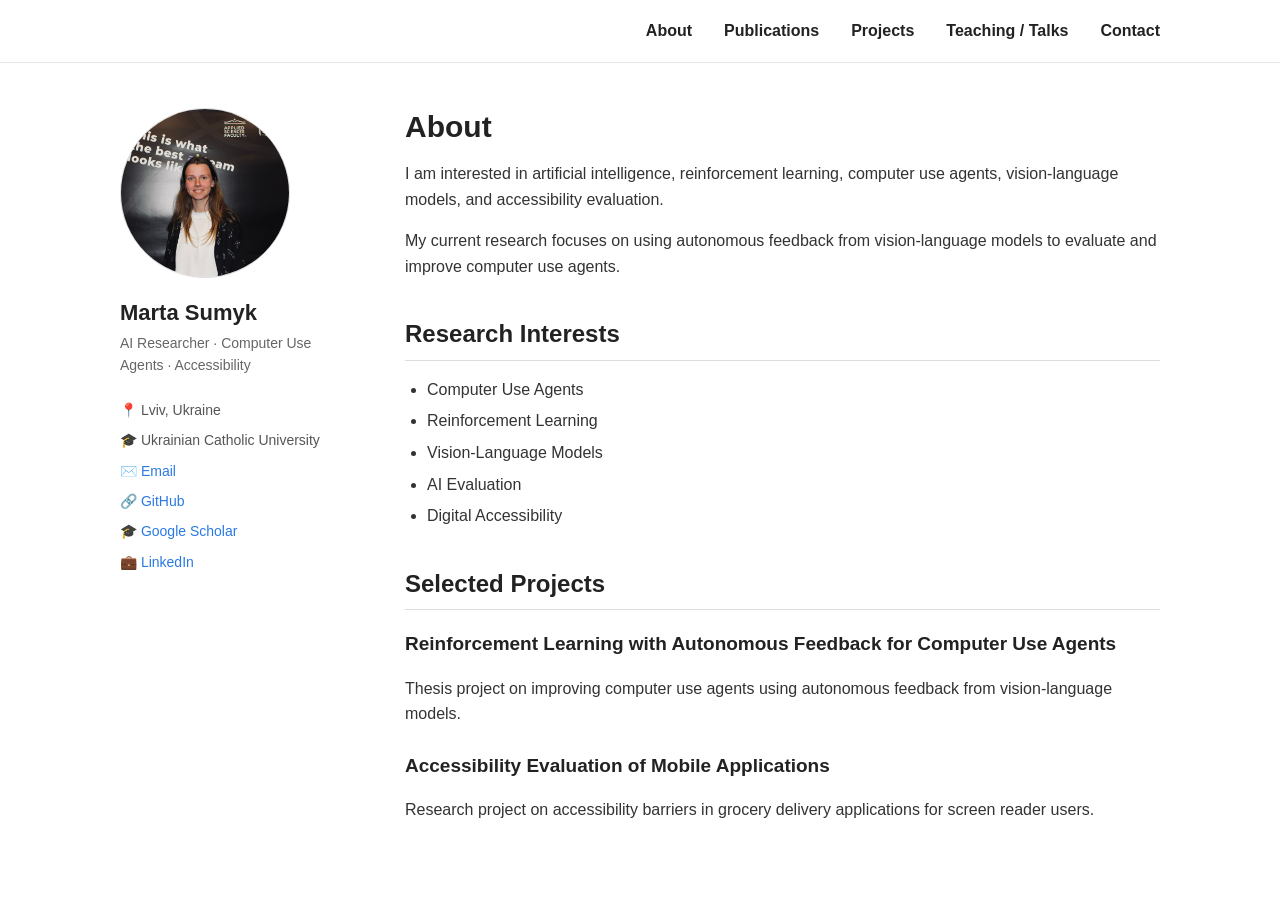
==== index.html @ e05e3b5d "Refined structure" ====
<!DOCTYPE html>
<html lang="en">
<head>
  <meta charset="UTF-8" />
  <meta name="viewport" content="width=device-width, initial-scale=1.0" />

  <title>Marta Sumyk</title>

  <link rel="stylesheet" href="style.css" />
</head>

<body>
  <nav class="top-nav">
    <div class="nav-inner">
      <a href="index.html">About</a>
      <a href="publications.html">Publications</a>
      <a href="projects.html">Projects</a>
      <a href="teaching.html">Teaching / Talks</a>
      <a href="contact.html">Contact</a>
    </div>
  </nav>

  <div class="page">
    <aside class="sidebar">
      <img src="assets/profile.jpg" alt="Marta Sumyk" class="profile-img" />

      <h2>Marta Sumyk</h2>

      <p class="sidebar-bio">
        AI Researcher · Computer Use Agents · Accessibility
      </p>

      <div class="sidebar-links">
        <p>📍 Lviv, Ukraine</p>
        <p>🎓 Ukrainian Catholic University</p>
        <p>✉️ <a href="mailto:your.email@example.com">Email</a></p>
        <p>🔗 <a href="https://github.com/martasumyk" target="_blank">GitHub</a></p>
        <p>🎓 <a href="#" target="_blank">Google Scholar</a></p>
        <p>💼 <a href="#" target="_blank">LinkedIn</a></p>
      </div>
    </aside>

    <main class="content">
      <h1>About</h1>

      <p>
        I am interested in artificial intelligence, reinforcement learning,
        computer use agents, vision-language models, and accessibility evaluation.
      </p>

      <p>
        My current research focuses on using autonomous feedback from
        vision-language models to evaluate and improve computer use agents.
      </p>

      <h2>Research Interests</h2>

      <ul>
        <li>Computer Use Agents</li>
        <li>Reinforcement Learning</li>
        <li>Vision-Language Models</li>
        <li>AI Evaluation</li>
        <li>Digital Accessibility</li>
      </ul>

      <h2>Selected Projects</h2>

      <div class="item">
        <h3>Reinforcement Learning with Autonomous Feedback for Computer Use Agents</h3>
        <p>
          Thesis project on improving computer use agents using autonomous feedback
          from vision-language models.
        </p>
      </div>

      <div class="item">
        <h3>Accessibility Evaluation of Mobile Applications</h3>
        <p>
          Research project on accessibility barriers in grocery delivery applications
          for screen reader users.
        </p>
      </div>
    </main>
  </div>
</body>
</html>
---- style.css ----
/* ===== Base ===== */

* {
  box-sizing: border-box;
}

body {
  margin: 0;
  font-family: -apple-system, BlinkMacSystemFont, "Segoe UI", Helvetica, Arial, sans-serif;
  color: #333;
  background: #fff;
  line-height: 1.6;
}

a {
  color: #2a7ae2;
  text-decoration: none;
}

a:hover {
  text-decoration: underline;
}

/* ===== Top navigation ===== */

.top-nav {
  width: 100%;
  border-bottom: 1px solid #e5e5e5;
  background: #fff;
}

.nav-inner {
  max-width: 1100px;
  margin: 0 auto;
  padding: 18px 30px;
  display: flex;
  justify-content: flex-end;
  gap: 32px;
}

.nav-inner a {
  color: #222;
  font-weight: 600;
  font-size: 16px;
}

/* ===== Page layout like Academic Pages ===== */

.page {
  max-width: 1100px;
  margin: 0 auto;
  padding: 45px 30px;
  display: grid;
  grid-template-columns: 230px minmax(0, 1fr);
  gap: 55px;
  align-items: start;
}

/* ===== Sidebar ===== */

.sidebar {
  width: 230px;
  text-align: left;
}

.sidebar .profile-img {
  width: 170px !important;
  height: 170px !important;
  max-width: 170px !important;
  border-radius: 50%;
  object-fit: cover;
  display: block;
  margin: 0 0 22px 0;
  border: 1px solid #ddd;
}

.sidebar h2 {
  margin: 0 0 6px 0;
  font-size: 22px;
  line-height: 1.2;
  color: #222;
}

.sidebar-bio {
  margin: 0 0 22px 0;
  font-size: 14px;
  color: #666;
}

.sidebar-links p {
  margin: 8px 0;
  font-size: 14px;
  color: #555;
}

/* ===== Main content ===== */

.content {
  max-width: 760px;
}

.content h1 {
  margin: 0 0 16px 0;
  font-size: 30px;
  line-height: 1.25;
  color: #222;
}

.content h2 {
  margin-top: 36px;
  margin-bottom: 14px;
  padding-bottom: 6px;
  font-size: 24px;
  border-bottom: 1px solid #ddd;
  color: #222;
}

.content h3 {
  margin-bottom: 6px;
  font-size: 19px;
  color: #222;
}

.content p {
  font-size: 16px;
  margin-bottom: 16px;
}

.lead {
  font-size: 17px;
  color: #555;
}

.content ul {
  padding-left: 22px;
}

.content li {
  margin-bottom: 6px;
  font-size: 16px;
}

.item {
  margin-bottom: 24px;
}

/* ===== Mobile ===== */

@media (max-width: 800px) {
  .nav-inner {
    justify-content: center;
    flex-wrap: wrap;
    gap: 16px;
  }

  .page {
    grid-template-columns: 1fr;
    gap: 30px;
    padding: 30px 20px;
  }

  .sidebar {
    width: 100%;
    text-align: center;
  }

  .sidebar .profile-img {
    margin: 0 auto 18px auto;
  }

  .content {
    max-width: 100%;
  }
}
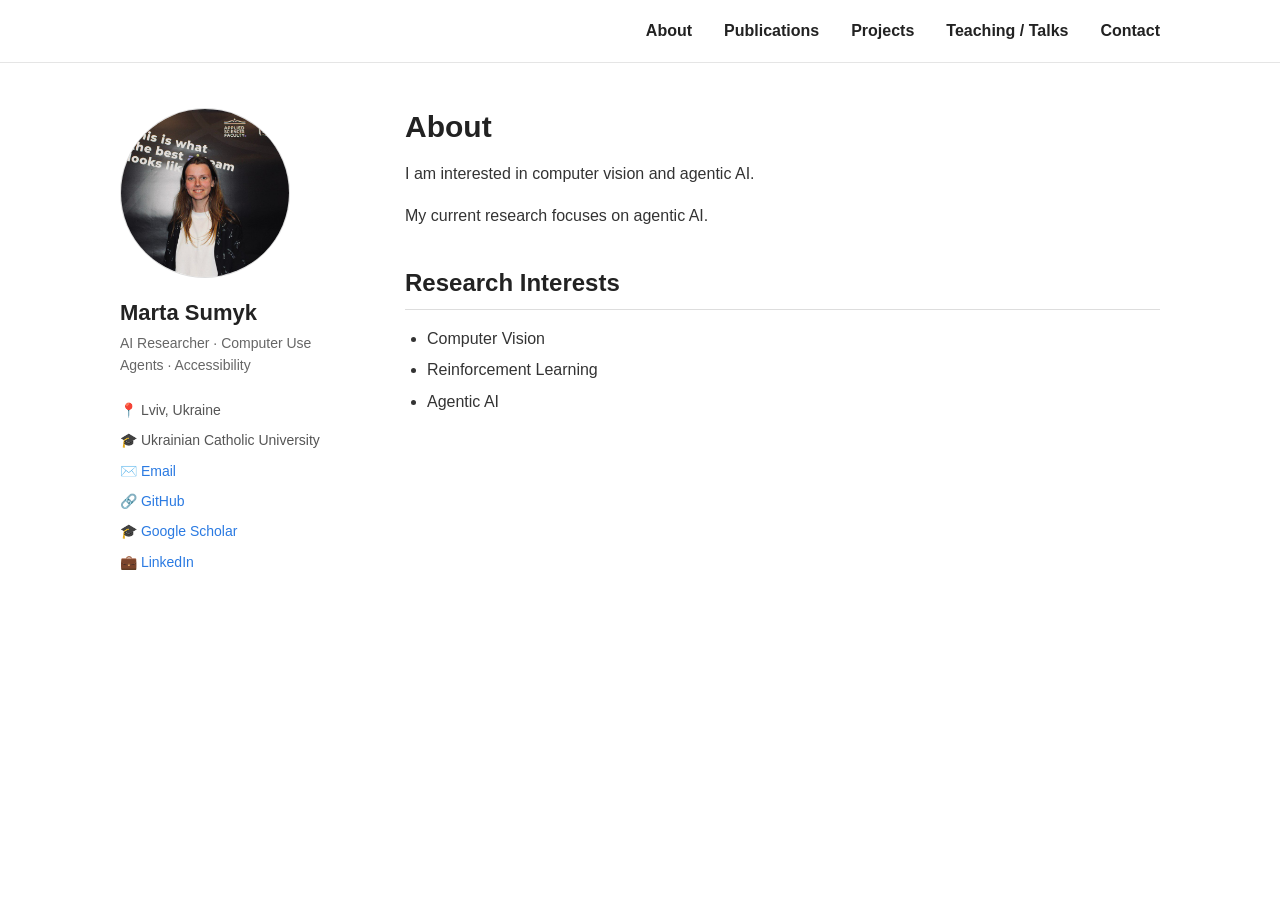
==== commit 27cd5562: "Refined description" ====
--- a/index.html
+++ b/index.html
@@ -44,40 +44,22 @@
       <h1>About</h1>
 
       <p>
-        I am interested in artificial intelligence, reinforcement learning,
-        computer use agents, vision-language models, and accessibility evaluation.
+        I am interested in computer vision and agentic AI.
       </p>
 
       <p>
-        My current research focuses on using autonomous feedback from
-        vision-language models to evaluate and improve computer use agents.
+        My current research focuses on agentic AI.
       </p>
 
       <h2>Research Interests</h2>
 
       <ul>
-        <li>Computer Use Agents</li>
+        <li>Computer Vision</li>
         <li>Reinforcement Learning</li>
-        <li>Vision-Language Models</li>
-        <li>AI Evaluation</li>
-        <li>Digital Accessibility</li>
+        <li>Agentic AI</li>
       </ul>
 
-      <h2>Selected Projects</h2>
-
-      <div class="item">
-        <h3>Reinforcement Learning with Autonomous Feedback for Computer Use Agents</h3>
-        <p>
-          Thesis project on improving computer use agents using autonomous feedback
-          from vision-language models.
-        </p>
-      </div>
-
-      <div class="item">
-        <h3>Accessibility Evaluation of Mobile Applications</h3>
-        <p>
-          Research project on accessibility barriers in grocery delivery applications
-          for screen reader users.
+      
         </p>
       </div>
     </main>
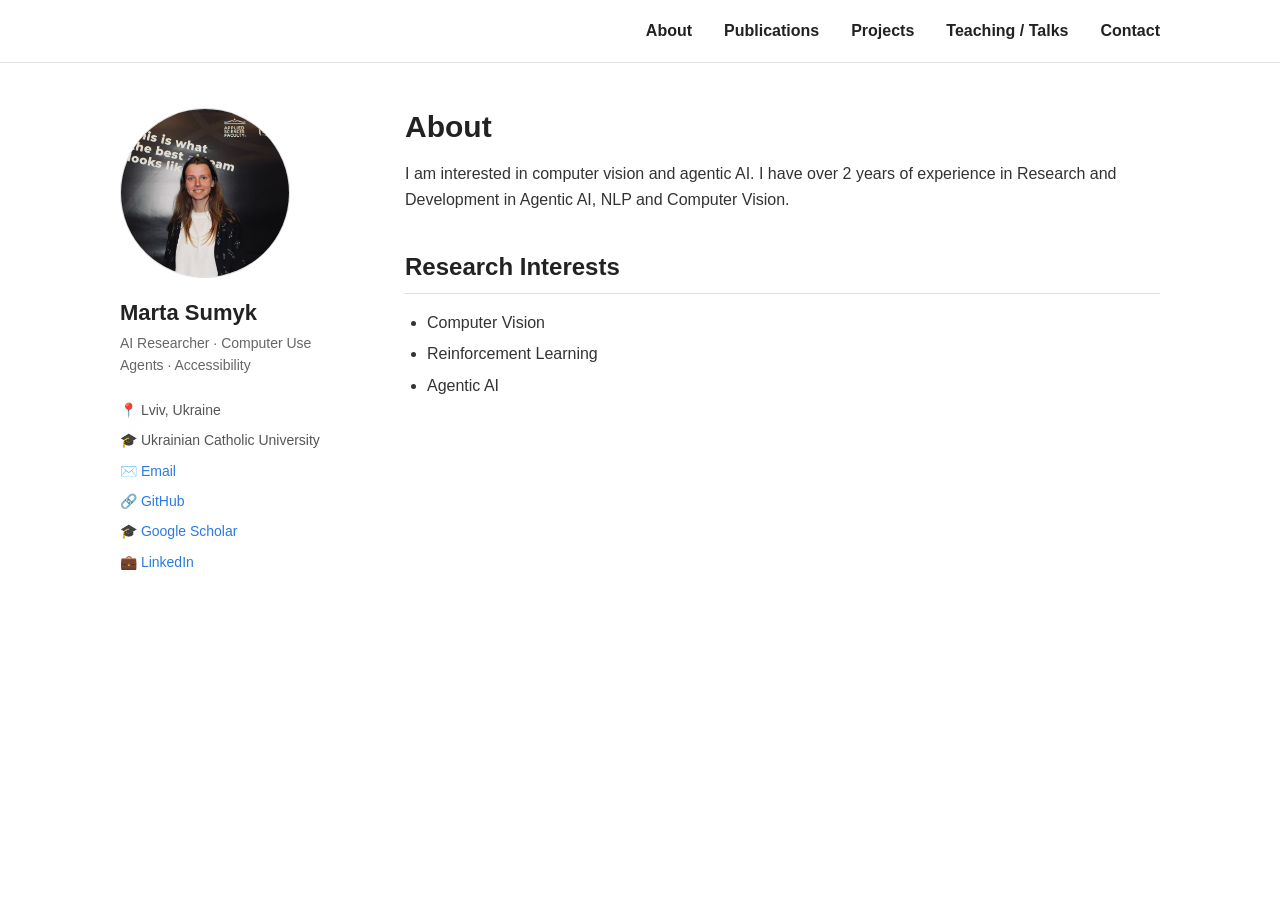
==== commit 7f0327ba: "Refined structure" ====
--- a/index.html
+++ b/index.html
@@ -44,12 +44,9 @@
       <h1>About</h1>
 
       <p>
-        I am interested in computer vision and agentic AI.
+        I am interested in computer vision and agentic AI. I have over 2 years of experience in Research and Development in Agentic AI, NLP and Computer Vision.
       </p>
 
-      <p>
-        My current research focuses on agentic AI.
-      </p>
 
       <h2>Research Interests</h2>
 
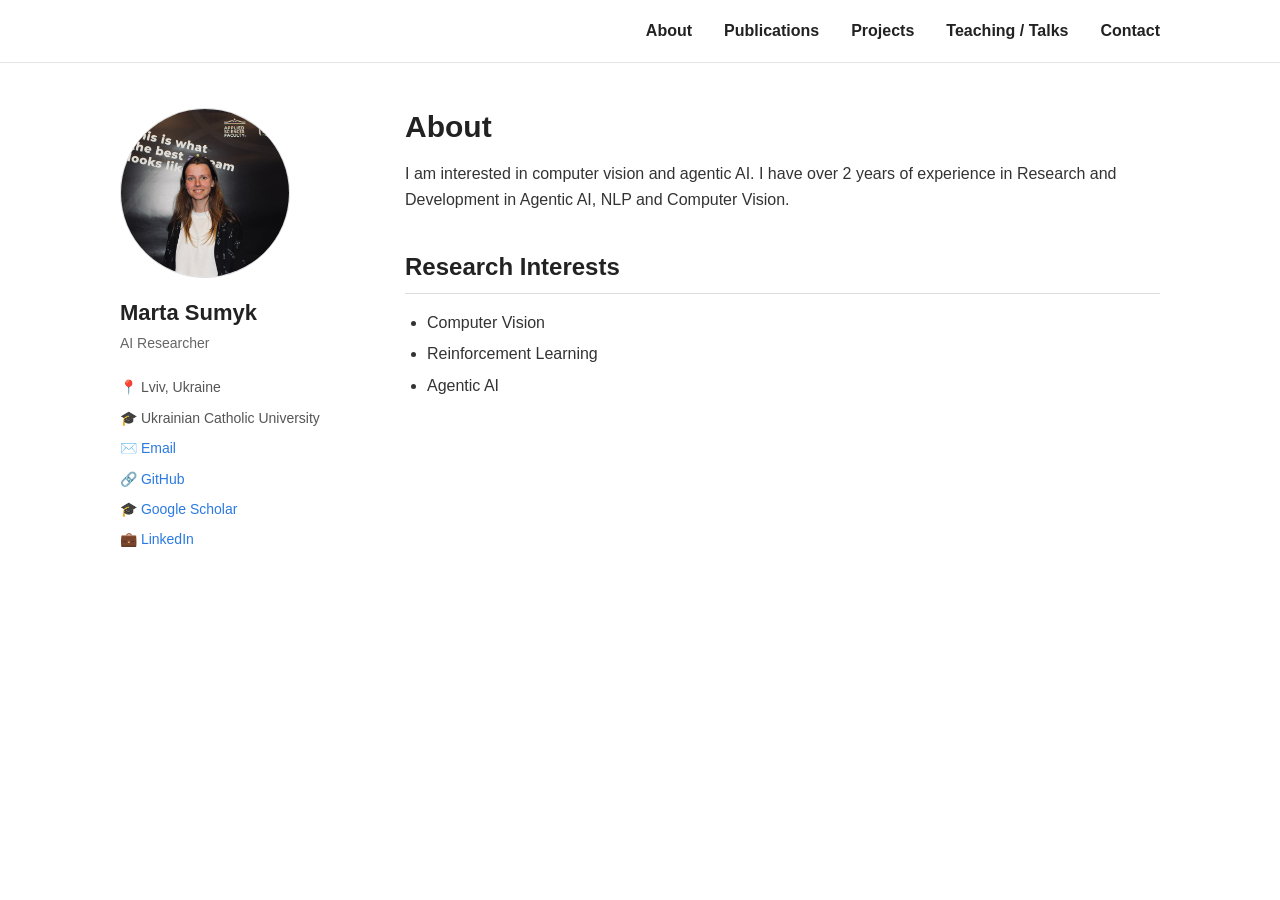
==== commit 4da616b5: "Refined projects" ====
--- a/index.html
+++ b/index.html
@@ -27,7 +27,7 @@
       <h2>Marta Sumyk</h2>
 
       <p class="sidebar-bio">
-        AI Researcher · Computer Use Agents · Accessibility
+        AI Researcher
       </p>
 
       <div class="sidebar-links">
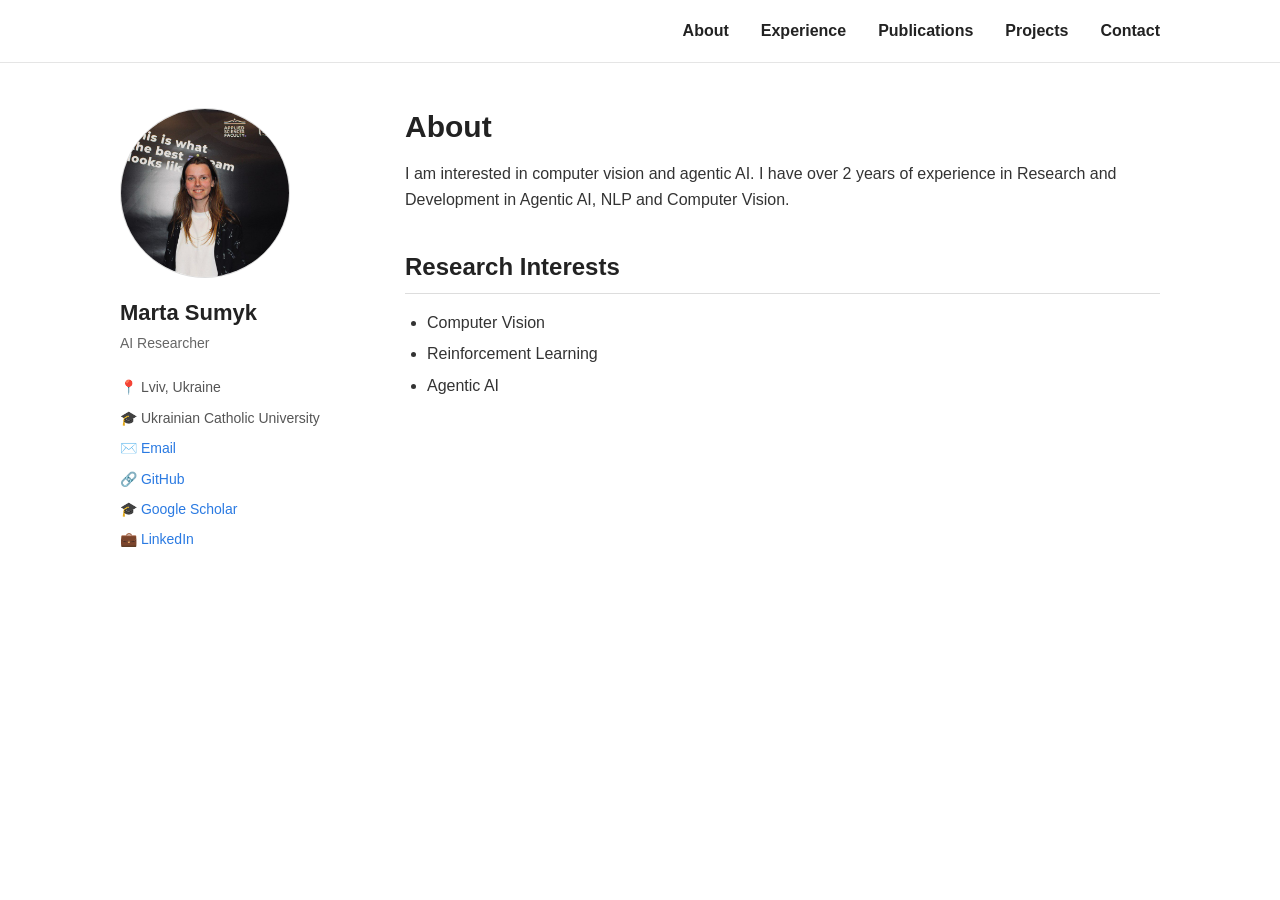
==== commit 8ed95b17: "Added experience" ====
--- a/index.html
+++ b/index.html
@@ -13,9 +13,9 @@
   <nav class="top-nav">
     <div class="nav-inner">
       <a href="index.html">About</a>
+      <a href="experience.html">Experience</a>
       <a href="publications.html">Publications</a>
       <a href="projects.html">Projects</a>
-      <a href="teaching.html">Teaching / Talks</a>
       <a href="contact.html">Contact</a>
     </div>
   </nav>
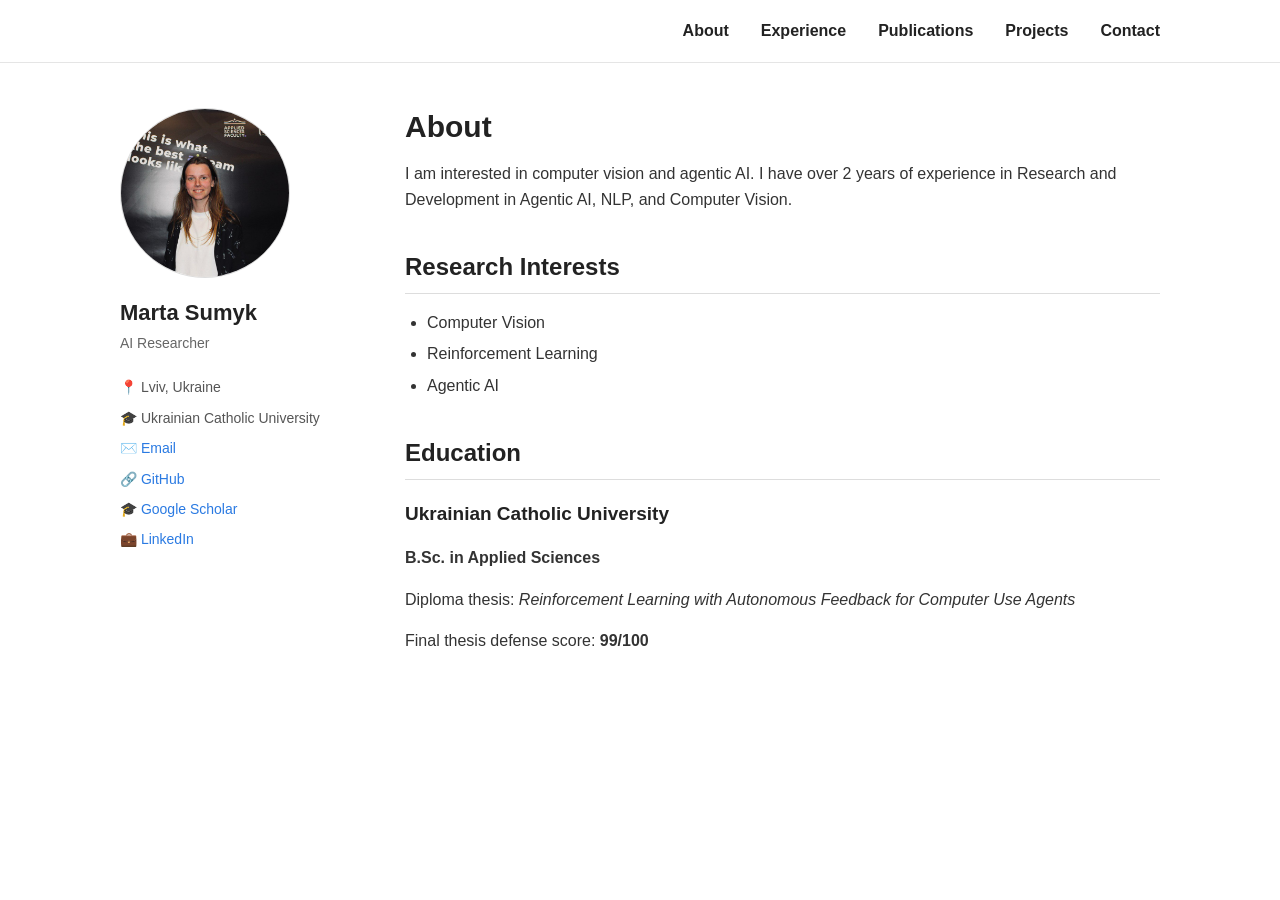
==== commit 214e7273: "Added education information" ====
--- a/index.html
+++ b/index.html
@@ -44,9 +44,9 @@
       <h1>About</h1>
 
       <p>
-        I am interested in computer vision and agentic AI. I have over 2 years of experience in Research and Development in Agentic AI, NLP and Computer Vision.
+        I am interested in computer vision and agentic AI. I have over 2 years of
+        experience in Research and Development in Agentic AI, NLP, and Computer Vision.
       </p>
-
 
       <h2>Research Interests</h2>
 
@@ -56,7 +56,22 @@
         <li>Agentic AI</li>
       </ul>
 
-      
+      <h2>Education</h2>
+
+      <div class="education-item">
+        <h3>Ukrainian Catholic University</h3>
+
+        <p>
+          <strong>B.Sc. in Applied Sciences</strong>
+        </p>
+
+        <p>
+          Diploma thesis:
+          <em>Reinforcement Learning with Autonomous Feedback for Computer Use Agents</em>
+        </p>
+
+        <p>
+          Final thesis defense score: <strong>99/100</strong>
         </p>
       </div>
     </main>
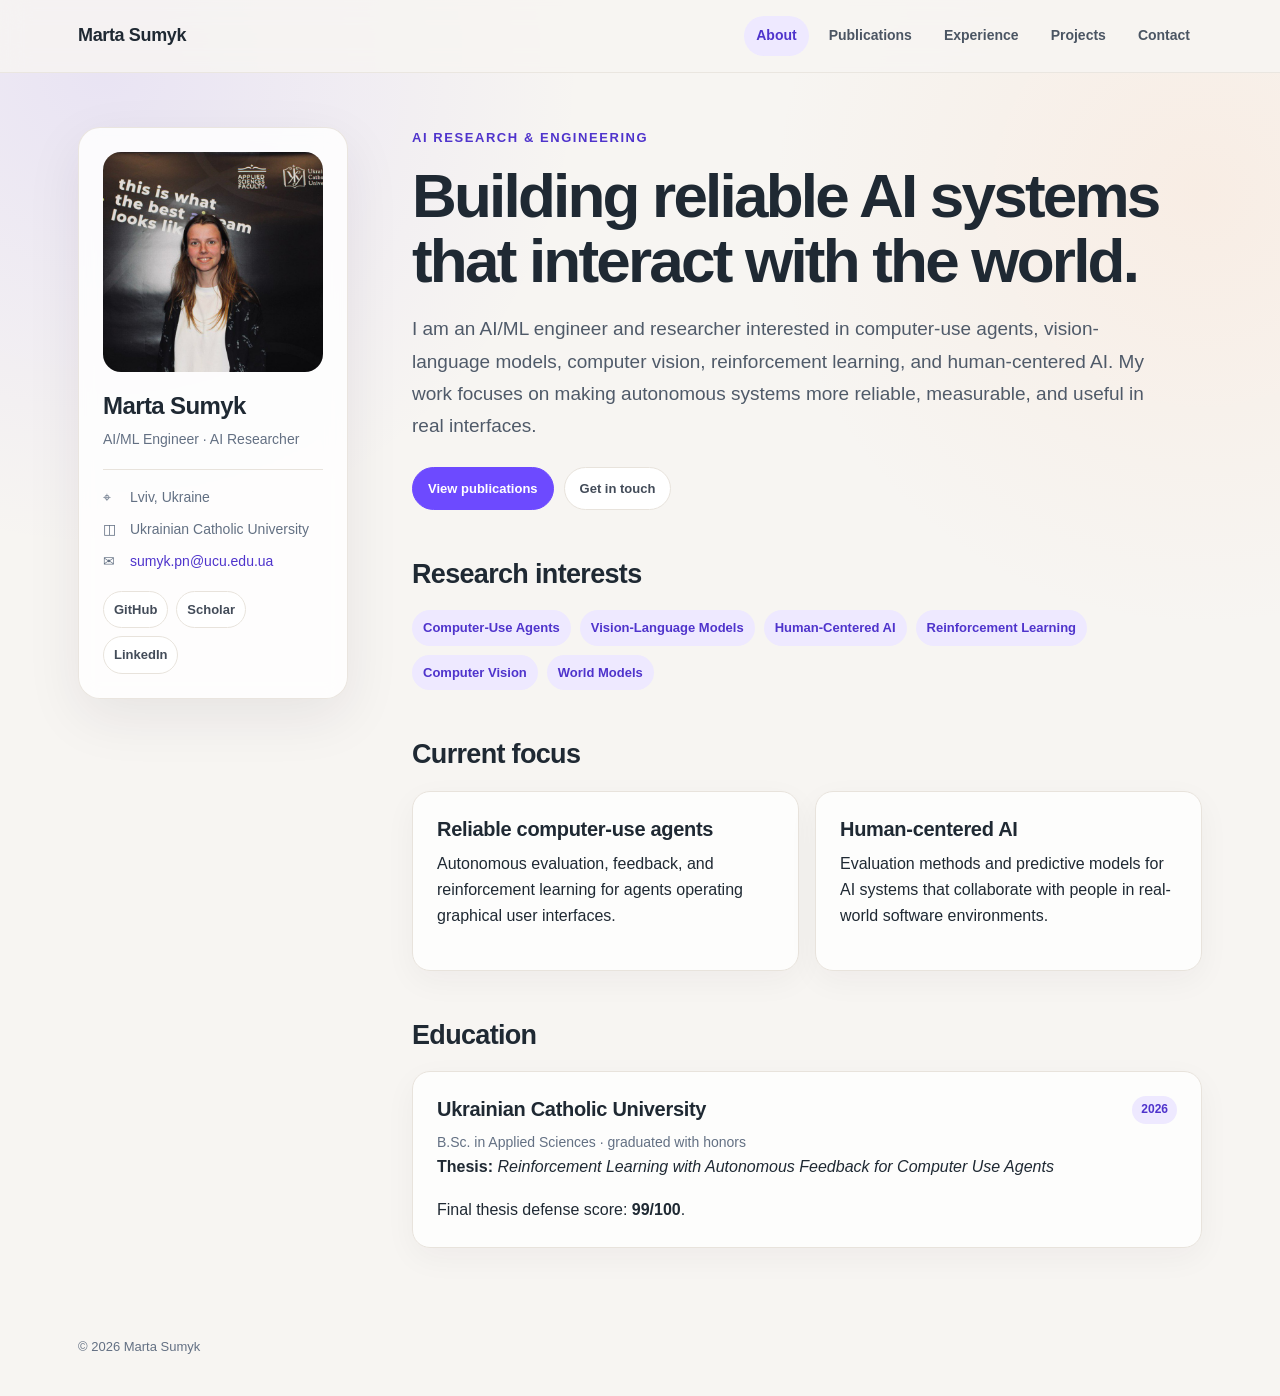
==== commit 2c02e4a4: "Updated info" ====
--- a/index.html
+++ b/index.html
@@ -1,80 +1,93 @@
-<!DOCTYPE html>
+<!doctype html>
 <html lang="en">
 <head>
-  <meta charset="UTF-8" />
-  <meta name="viewport" content="width=device-width, initial-scale=1.0" />
-
-  <title>Marta Sumyk</title>
-
-  <link rel="stylesheet" href="style.css" />
+  <meta charset="utf-8">
+  <meta name="viewport" content="width=device-width, initial-scale=1">
+  <meta name="description" content="Marta Sumyk — AI/ML engineer and researcher working on computer-use agents, vision-language models, computer vision, and human-centered AI.">
+  <title>Marta Sumyk | AI Researcher</title>
+  <link rel="stylesheet" href="style.css">
 </head>
-
 <body>
-  <nav class="top-nav">
+  <nav class="top-nav" aria-label="Primary navigation">
     <div class="nav-inner">
-      <a href="index.html">About</a>
-      <a href="experience.html">Experience</a>
-      <a href="publications.html">Publications</a>
-      <a href="projects.html">Projects</a>
-      <a href="contact.html">Contact</a>
+      <a class="brand" href="index.html">Marta Sumyk</a>
+      <div class="nav-links">
+        <a class="active" href="index.html">About</a>
+        <a href="publications.html">Publications</a>
+        <a href="experience.html">Experience</a>
+        <a href="projects.html">Projects</a>
+        <a href="contact.html">Contact</a>
+      </div>
     </div>
   </nav>
 
   <div class="page">
     <aside class="sidebar">
-      <img src="assets/profile.jpg" alt="Marta Sumyk" class="profile-img" />
-
-      <h2>Marta Sumyk</h2>
-
-      <p class="sidebar-bio">
-        AI Researcher
-      </p>
-
-      <div class="sidebar-links">
-        <p>📍 Lviv, Ukraine</p>
-        <p>🎓 Ukrainian Catholic University</p>
-        <p>✉️ <a href="mailto:your.email@example.com">Email</a></p>
-        <p>🔗 <a href="https://github.com/martasumyk" target="_blank">GitHub</a></p>
-        <p>🎓 <a href="#" target="_blank">Google Scholar</a></p>
-        <p>💼 <a href="#" target="_blank">LinkedIn</a></p>
+      <img src="assets/profile.jpg" alt="Portrait of Marta Sumyk" class="profile-img">
+      <div>
+        <h2>Marta Sumyk</h2>
+        <p class="sidebar-bio">AI/ML Engineer · AI Researcher</p>
+      </div>
+      <div class="sidebar-meta">
+        <span><span class="icon">⌖</span>Lviv, Ukraine</span>
+        <span><span class="icon">◫</span>Ukrainian Catholic University</span>
+        <span><span class="icon">✉</span><a href="mailto:sumyk.pn@ucu.edu.ua">sumyk.pn@ucu.edu.ua</a></span>
+      </div>
+      <div class="social-links">
+        <a href="https://github.com/martasumyk" target="_blank" rel="noopener noreferrer">GitHub</a>
+        <a href="https://scholar.google.com/citations?user=ma5rnDkAAAAJ&hl=en" target="_blank" rel="noopener noreferrer">Scholar</a>
+        <a href="https://www.linkedin.com/in/marta-sumyk-38515324b/" target="_blank" rel="noopener noreferrer">LinkedIn</a>
       </div>
     </aside>
 
     <main class="content">
-      <h1>About</h1>
+      <p class="eyebrow">AI research & engineering</p>
+      <h1>Building reliable AI systems that interact with the world.</h1>
+      <p class="lead">
+        I am an AI/ML engineer and researcher interested in computer-use agents, vision-language models, computer vision, reinforcement learning, and human-centered AI. My work focuses on making autonomous systems more reliable, measurable, and useful in real interfaces.
+      </p>
+      <div class="hero-actions">
+        <a class="button primary" href="publications.html">View publications</a>
+        <a class="button" href="mailto:sumyk.pn@ucu.edu.ua">Get in touch</a>
+      </div>
 
-      <p>
-        I am interested in computer vision and agentic AI. I have over 2 years of
-        experience in Research and Development in Agentic AI, NLP, and Computer Vision.
-      </p>
+      <h2>Research interests</h2>
+      <div class="tag-list">
+        <span class="tag">Computer-Use Agents</span>
+        <span class="tag">Vision-Language Models</span>
+        <span class="tag">Human-Centered AI</span>
+        <span class="tag">Reinforcement Learning</span>
+        <span class="tag">Computer Vision</span>
+        <span class="tag">World Models</span>
+      </div>
 
-      <h2>Research Interests</h2>
-
-      <ul>
-        <li>Computer Vision</li>
-        <li>Reinforcement Learning</li>
-        <li>Agentic AI</li>
-      </ul>
+      <h2>Current focus</h2>
+      <div class="card-grid">
+        <article class="card">
+          <h3>Reliable computer-use agents</h3>
+          <p>Autonomous evaluation, feedback, and reinforcement learning for agents operating graphical user interfaces.</p>
+        </article>
+        <article class="card">
+          <h3>Human-centered AI</h3>
+          <p>Evaluation methods and predictive models for AI systems that collaborate with people in real-world software environments.</p>
+        </article>
+      </div>
 
       <h2>Education</h2>
-
-      <div class="education-item">
-        <h3>Ukrainian Catholic University</h3>
-
-        <p>
-          <strong>B.Sc. in Applied Sciences</strong>
-        </p>
-
-        <p>
-          Diploma thesis:
-          <em>Reinforcement Learning with Autonomous Feedback for Computer Use Agents</em>
-        </p>
-
-        <p>
-          Final thesis defense score: <strong>99/100</strong>
-        </p>
-      </div>
+      <article class="item">
+        <div class="item-header">
+          <div>
+            <h3>Ukrainian Catholic University</h3>
+            <p class="meta">B.Sc. in Applied Sciences · graduated with honors</p>
+          </div>
+          <span class="year">2026</span>
+        </div>
+        <p><strong>Thesis:</strong> <em>Reinforcement Learning with Autonomous Feedback for Computer Use Agents</em></p>
+        <p>Final thesis defense score: <strong>99/100</strong>.</p>
+      </article>
     </main>
   </div>
+
+  <footer class="site-footer">© 2026 Marta Sumyk</footer>
 </body>
-</html>+</html>
--- a/style.css
+++ b/style.css
@@ -1,174 +1,316 @@
-/* ===== Base ===== */
-
-* {
-  box-sizing: border-box;
-}
+:root {
+  --bg: #f7f5f2;
+  --surface: rgba(255, 255, 255, 0.82);
+  --surface-solid: #ffffff;
+  --text: #1f2933;
+  --muted: #637083;
+  --accent: #6d4aff;
+  --accent-dark: #4f34cc;
+  --accent-soft: #eee9ff;
+  --border: #e8e3dc;
+  --shadow: 0 18px 55px rgba(35, 29, 52, 0.08);
+  --radius: 22px;
+}
+
+* { box-sizing: border-box; }
+
+html { scroll-behavior: smooth; }
 
 body {
   margin: 0;
-  font-family: -apple-system, BlinkMacSystemFont, "Segoe UI", Helvetica, Arial, sans-serif;
-  color: #333;
-  background: #fff;
-  line-height: 1.6;
-}
-
-a {
-  color: #2a7ae2;
-  text-decoration: none;
-}
-
-a:hover {
-  text-decoration: underline;
-}
-
-/* ===== Top navigation ===== */
+  min-height: 100vh;
+  font-family: Inter, ui-sans-serif, -apple-system, BlinkMacSystemFont, "Segoe UI", sans-serif;
+  color: var(--text);
+  background:
+    radial-gradient(circle at 8% 5%, rgba(109, 74, 255, 0.10), transparent 30rem),
+    radial-gradient(circle at 94% 14%, rgba(255, 179, 128, 0.12), transparent 27rem),
+    var(--bg);
+  line-height: 1.65;
+}
+
+a { color: var(--accent-dark); text-decoration: none; }
+a:hover { color: var(--accent); }
+
+img { max-width: 100%; }
 
 .top-nav {
+  position: sticky;
+  top: 0;
+  z-index: 20;
+  border-bottom: 1px solid rgba(232, 227, 220, 0.8);
+  background: rgba(247, 245, 242, 0.84);
+  backdrop-filter: blur(14px);
+}
+
+.nav-inner {
+  max-width: 1180px;
+  margin: 0 auto;
+  min-height: 72px;
+  padding: 0 28px;
+  display: flex;
+  align-items: center;
+  justify-content: space-between;
+  gap: 28px;
+}
+
+.brand {
+  color: var(--text);
+  font-size: 18px;
+  font-weight: 800;
+  letter-spacing: -0.02em;
+}
+
+.nav-links { display: flex; align-items: center; gap: 8px; }
+
+.nav-links a {
+  padding: 8px 12px;
+  border-radius: 999px;
+  color: #4b5563;
+  font-size: 14px;
+  font-weight: 650;
+}
+
+.nav-links a:hover,
+.nav-links a.active {
+  color: var(--accent-dark);
+  background: var(--accent-soft);
+}
+
+.page {
+  max-width: 1180px;
+  margin: 0 auto;
+  padding: 54px 28px 72px;
+  display: grid;
+  grid-template-columns: 270px minmax(0, 1fr);
+  gap: 64px;
+  align-items: start;
+}
+
+.sidebar {
+  position: sticky;
+  top: 112px;
+  padding: 24px;
+  border: 1px solid rgba(232, 227, 220, 0.9);
+  border-radius: var(--radius);
+  background: var(--surface);
+  box-shadow: var(--shadow);
+  backdrop-filter: blur(10px);
+}
+
+.profile-img {
   width: 100%;
-  border-bottom: 1px solid #e5e5e5;
-  background: #fff;
-}
-
-.nav-inner {
-  max-width: 1100px;
+  aspect-ratio: 1 / 1;
+  border-radius: 18px;
+  object-fit: cover;
+  object-position: center 25%;
+  display: block;
+  margin-bottom: 20px;
+}
+
+.sidebar h2 {
+  margin: 0;
+  font-size: 24px;
+  line-height: 1.15;
+  letter-spacing: -0.025em;
+}
+
+.sidebar-bio {
+  margin: 8px 0 18px;
+  color: var(--muted);
+  font-size: 14px;
+}
+
+.sidebar-meta {
+  display: grid;
+  gap: 9px;
+  padding-top: 16px;
+  border-top: 1px solid var(--border);
+  color: var(--muted);
+  font-size: 14px;
+}
+
+.sidebar-meta span { display: flex; gap: 9px; align-items: flex-start; }
+.sidebar-meta .icon { width: 18px; flex: 0 0 18px; text-align: center; }
+
+.social-links {
+  display: flex;
+  flex-wrap: wrap;
+  gap: 8px;
+  margin-top: 18px;
+}
+
+.button,
+.social-links a,
+.publication-links a {
+  display: inline-flex;
+  align-items: center;
+  justify-content: center;
+  gap: 6px;
+  border: 1px solid var(--border);
+  border-radius: 999px;
+  background: var(--surface-solid);
+  color: #434c59;
+  font-size: 13px;
+  font-weight: 700;
+  transition: transform 160ms ease, border-color 160ms ease, box-shadow 160ms ease;
+}
+
+.social-links a { padding: 7px 10px; }
+.button { padding: 10px 15px; }
+.button.primary { background: var(--accent); color: white; border-color: var(--accent); }
+
+.button:hover,
+.social-links a:hover,
+.publication-links a:hover {
+  transform: translateY(-1px);
+  border-color: #cfc3ff;
+  box-shadow: 0 8px 22px rgba(55, 42, 96, 0.10);
+}
+
+.content { min-width: 0; max-width: 830px; }
+
+.eyebrow {
+  margin: 0 0 10px;
+  color: var(--accent-dark);
+  font-size: 13px;
+  font-weight: 800;
+  letter-spacing: 0.12em;
+  text-transform: uppercase;
+}
+
+.content h1 {
+  margin: 0 0 20px;
+  font-size: clamp(38px, 6vw, 62px);
+  line-height: 1.04;
+  letter-spacing: -0.045em;
+}
+
+.content h2 {
+  margin: 48px 0 20px;
+  font-size: 27px;
+  line-height: 1.2;
+  letter-spacing: -0.025em;
+}
+
+.content h3 {
+  margin: 0 0 8px;
+  font-size: 20px;
+  line-height: 1.35;
+  letter-spacing: -0.015em;
+}
+
+.content p { margin: 0 0 16px; }
+
+.lead {
+  max-width: 760px;
+  color: #4f5a69;
+  font-size: 19px;
+  line-height: 1.7;
+}
+
+.hero-actions { display: flex; flex-wrap: wrap; gap: 10px; margin: 24px 0 4px; }
+
+.tag-list { display: flex; flex-wrap: wrap; gap: 9px; margin: 18px 0 0; }
+.tag {
+  padding: 7px 11px;
+  border-radius: 999px;
+  color: var(--accent-dark);
+  background: var(--accent-soft);
+  font-size: 13px;
+  font-weight: 700;
+}
+
+.card-grid { display: grid; grid-template-columns: repeat(2, minmax(0, 1fr)); gap: 16px; }
+
+.card,
+.item {
+  padding: 24px;
+  border: 1px solid var(--border);
+  border-radius: 18px;
+  background: var(--surface);
+  box-shadow: 0 10px 32px rgba(35, 29, 52, 0.045);
+}
+
+.item { margin-bottom: 16px; }
+.item p:last-child { margin-bottom: 0; }
+
+.item-header {
+  display: flex;
+  align-items: flex-start;
+  justify-content: space-between;
+  gap: 20px;
+}
+
+.year {
+  flex: 0 0 auto;
+  padding: 4px 9px;
+  border-radius: 999px;
+  color: var(--accent-dark);
+  background: var(--accent-soft);
+  font-size: 12px;
+  font-weight: 800;
+}
+
+.meta { color: var(--muted); font-size: 14px; }
+.venue { margin-top: 7px !important; color: #3f4a58; font-weight: 650; }
+
+.publication-links { display: flex; flex-wrap: wrap; gap: 8px; margin-top: 15px; }
+.publication-links a { padding: 7px 11px; }
+
+.timeline { display: grid; gap: 16px; }
+.timeline .item { position: relative; padding-left: 30px; }
+.timeline .item::before {
+  content: "";
+  position: absolute;
+  left: 14px;
+  top: 30px;
+  width: 7px;
+  height: 7px;
+  border-radius: 50%;
+  background: var(--accent);
+}
+
+.content ul { margin: 12px 0 0; padding-left: 20px; }
+.content li { margin-bottom: 7px; }
+
+.contact-card {
+  display: grid;
+  grid-template-columns: 1fr auto;
+  gap: 28px;
+  align-items: center;
+  padding: 30px;
+  border-radius: var(--radius);
+  background: linear-gradient(135deg, #28213c, #5e46c5);
+  color: white;
+  box-shadow: var(--shadow);
+}
+.contact-card h2 { margin: 0 0 10px; color: white; }
+.contact-card p { margin: 0; color: rgba(255,255,255,.82); }
+.contact-card .button { background: white; border-color: white; color: #3a2a7a; }
+
+.site-footer {
+  max-width: 1180px;
   margin: 0 auto;
-  padding: 18px 30px;
-  display: flex;
-  justify-content: flex-end;
-  gap: 32px;
-}
-
-.nav-inner a {
-  color: #222;
-  font-weight: 600;
-  font-size: 16px;
-}
-
-/* ===== Page layout like Academic Pages ===== */
-
-.page {
-  max-width: 1100px;
-  margin: 0 auto;
-  padding: 45px 30px;
-  display: grid;
-  grid-template-columns: 230px minmax(0, 1fr);
-  gap: 55px;
-  align-items: start;
-}
-
-/* ===== Sidebar ===== */
-
-.sidebar {
-  width: 230px;
-  text-align: left;
-}
-
-.sidebar .profile-img {
-  width: 170px !important;
-  height: 170px !important;
-  max-width: 170px !important;
-  border-radius: 50%;
-  object-fit: cover;
-  display: block;
-  margin: 0 0 22px 0;
-  border: 1px solid #ddd;
-}
-
-.sidebar h2 {
-  margin: 0 0 6px 0;
-  font-size: 22px;
-  line-height: 1.2;
-  color: #222;
-}
-
-.sidebar-bio {
-  margin: 0 0 22px 0;
-  font-size: 14px;
-  color: #666;
-}
-
-.sidebar-links p {
-  margin: 8px 0;
-  font-size: 14px;
-  color: #555;
-}
-
-/* ===== Main content ===== */
-
-.content {
-  max-width: 760px;
-}
-
-.content h1 {
-  margin: 0 0 16px 0;
-  font-size: 30px;
-  line-height: 1.25;
-  color: #222;
-}
-
-.content h2 {
-  margin-top: 36px;
-  margin-bottom: 14px;
-  padding-bottom: 6px;
-  font-size: 24px;
-  border-bottom: 1px solid #ddd;
-  color: #222;
-}
-
-.content h3 {
-  margin-bottom: 6px;
-  font-size: 19px;
-  color: #222;
-}
-
-.content p {
-  font-size: 16px;
-  margin-bottom: 16px;
-}
-
-.lead {
-  font-size: 17px;
-  color: #555;
-}
-
-.content ul {
-  padding-left: 22px;
-}
-
-.content li {
-  margin-bottom: 6px;
-  font-size: 16px;
-}
-
-.item {
-  margin-bottom: 24px;
-}
-
-/* ===== Mobile ===== */
-
-@media (max-width: 800px) {
-  .nav-inner {
-    justify-content: center;
-    flex-wrap: wrap;
-    gap: 16px;
-  }
-
-  .page {
-    grid-template-columns: 1fr;
-    gap: 30px;
-    padding: 30px 20px;
-  }
-
-  .sidebar {
-    width: 100%;
-    text-align: center;
-  }
-
-  .sidebar .profile-img {
-    margin: 0 auto 18px auto;
-  }
-
-  .content {
-    max-width: 100%;
-  }
-}+  padding: 0 28px 38px;
+  color: var(--muted);
+  font-size: 13px;
+}
+
+@media (max-width: 860px) {
+  .nav-inner { min-height: auto; padding: 15px 20px; align-items: flex-start; flex-direction: column; gap: 10px; }
+  .nav-links { width: 100%; overflow-x: auto; padding-bottom: 2px; }
+  .page { grid-template-columns: 1fr; gap: 34px; padding: 34px 20px 56px; }
+  .sidebar { position: static; display: grid; grid-template-columns: 130px 1fr; gap: 18px; }
+  .profile-img { margin: 0; }
+  .sidebar-meta, .social-links { grid-column: 1 / -1; }
+  .card-grid { grid-template-columns: 1fr; }
+}
+
+@media (max-width: 560px) {
+  .sidebar { display: block; }
+  .profile-img { width: 132px; margin-bottom: 16px; }
+  .content h1 { font-size: 40px; }
+  .item-header { display: block; }
+  .year { display: inline-block; margin-top: 10px; }
+  .contact-card { grid-template-columns: 1fr; }
+}
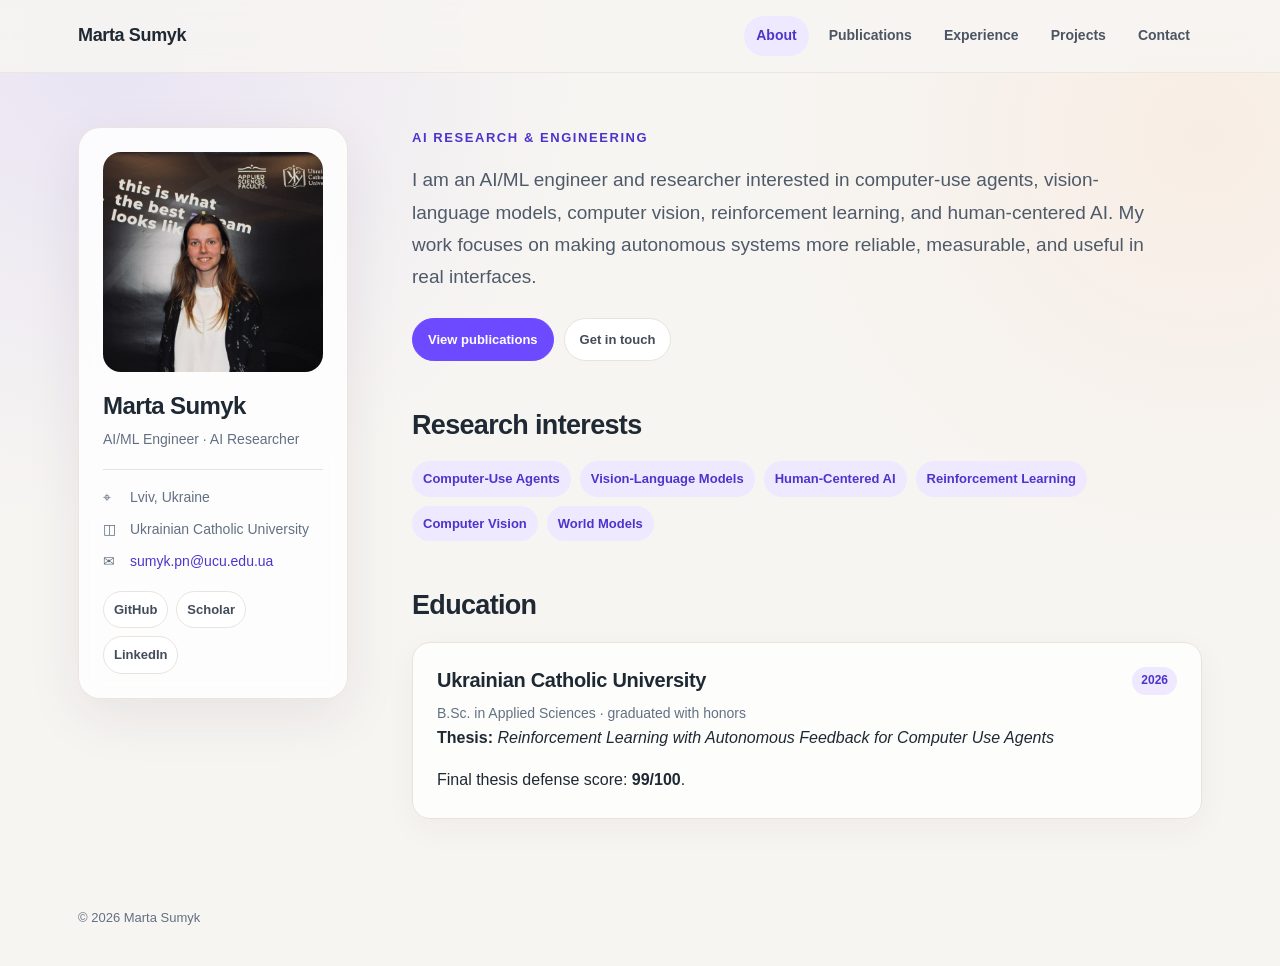
==== commit eb3191b5: "Refined the main page" ====
--- a/index.html
+++ b/index.html
@@ -2,92 +2,211 @@
 <html lang="en">
 <head>
   <meta charset="utf-8">
-  <meta name="viewport" content="width=device-width, initial-scale=1">
-  <meta name="description" content="Marta Sumyk — AI/ML engineer and researcher working on computer-use agents, vision-language models, computer vision, and human-centered AI.">
+
+  <meta
+    name="viewport"
+    content="width=device-width, initial-scale=1"
+  >
+
+  <meta
+    name="description"
+    content="Marta Sumyk — AI/ML engineer and researcher working on computer-use agents, vision-language models, computer vision, reinforcement learning, and human-centered AI."
+  >
+
   <title>Marta Sumyk | AI Researcher</title>
+
   <link rel="stylesheet" href="style.css">
 </head>
+
 <body>
   <nav class="top-nav" aria-label="Primary navigation">
     <div class="nav-inner">
-      <a class="brand" href="index.html">Marta Sumyk</a>
+      <a class="brand" href="index.html">
+        Marta Sumyk
+      </a>
+
       <div class="nav-links">
-        <a class="active" href="index.html">About</a>
-        <a href="publications.html">Publications</a>
-        <a href="experience.html">Experience</a>
-        <a href="projects.html">Projects</a>
-        <a href="contact.html">Contact</a>
+        <a class="active" href="index.html">
+          About
+        </a>
+
+        <a href="publications.html">
+          Publications
+        </a>
+
+        <a href="experience.html">
+          Experience
+        </a>
+
+        <a href="projects.html">
+          Projects
+        </a>
+
+        <a href="contact.html">
+          Contact
+        </a>
       </div>
     </div>
   </nav>
 
   <div class="page">
     <aside class="sidebar">
-      <img src="assets/profile.jpg" alt="Portrait of Marta Sumyk" class="profile-img">
+      <img
+        src="assets/profile.jpg"
+        alt="Portrait of Marta Sumyk"
+        class="profile-img"
+      >
+
       <div>
         <h2>Marta Sumyk</h2>
-        <p class="sidebar-bio">AI/ML Engineer · AI Researcher</p>
-      </div>
+
+        <p class="sidebar-bio">
+          AI/ML Engineer · AI Researcher
+        </p>
+      </div>
+
       <div class="sidebar-meta">
-        <span><span class="icon">⌖</span>Lviv, Ukraine</span>
-        <span><span class="icon">◫</span>Ukrainian Catholic University</span>
-        <span><span class="icon">✉</span><a href="mailto:sumyk.pn@ucu.edu.ua">sumyk.pn@ucu.edu.ua</a></span>
-      </div>
+        <span>
+          <span class="icon" aria-hidden="true">⌖</span>
+          Lviv, Ukraine
+        </span>
+
+        <span>
+          <span class="icon" aria-hidden="true">◫</span>
+          Ukrainian Catholic University
+        </span>
+
+        <span>
+          <span class="icon" aria-hidden="true">✉</span>
+
+          <a href="mailto:sumyk.pn@ucu.edu.ua">
+            sumyk.pn@ucu.edu.ua
+          </a>
+        </span>
+      </div>
+
       <div class="social-links">
-        <a href="https://github.com/martasumyk" target="_blank" rel="noopener noreferrer">GitHub</a>
-        <a href="https://scholar.google.com/citations?user=ma5rnDkAAAAJ&hl=en" target="_blank" rel="noopener noreferrer">Scholar</a>
-        <a href="https://www.linkedin.com/in/marta-sumyk-38515324b/" target="_blank" rel="noopener noreferrer">LinkedIn</a>
+        <a
+          href="https://github.com/martasumyk"
+          target="_blank"
+          rel="noopener noreferrer"
+        >
+          GitHub
+        </a>
+
+        <a
+          href="https://scholar.google.com/citations?user=ma5rnDkAAAAJ&hl=en"
+          target="_blank"
+          rel="noopener noreferrer"
+        >
+          Scholar
+        </a>
+
+        <a
+          href="https://www.linkedin.com/in/marta-sumyk-38515324b/"
+          target="_blank"
+          rel="noopener noreferrer"
+        >
+          LinkedIn
+        </a>
       </div>
     </aside>
 
     <main class="content">
-      <p class="eyebrow">AI research & engineering</p>
-      <h1>Building reliable AI systems that interact with the world.</h1>
+      <p class="eyebrow">
+        AI research &amp; engineering
+      </p>
+
       <p class="lead">
-        I am an AI/ML engineer and researcher interested in computer-use agents, vision-language models, computer vision, reinforcement learning, and human-centered AI. My work focuses on making autonomous systems more reliable, measurable, and useful in real interfaces.
+        I am an AI/ML engineer and researcher interested in
+        computer-use agents, vision-language models, computer vision,
+        reinforcement learning, and human-centered AI. My work focuses
+        on making autonomous systems more reliable, measurable, and
+        useful in real interfaces.
       </p>
+
       <div class="hero-actions">
-        <a class="button primary" href="publications.html">View publications</a>
-        <a class="button" href="mailto:sumyk.pn@ucu.edu.ua">Get in touch</a>
+        <a
+          class="button primary"
+          href="publications.html"
+        >
+          View publications
+        </a>
+
+        <a
+          class="button"
+          href="mailto:sumyk.pn@ucu.edu.ua"
+        >
+          Get in touch
+        </a>
       </div>
 
       <h2>Research interests</h2>
+
       <div class="tag-list">
-        <span class="tag">Computer-Use Agents</span>
-        <span class="tag">Vision-Language Models</span>
-        <span class="tag">Human-Centered AI</span>
-        <span class="tag">Reinforcement Learning</span>
-        <span class="tag">Computer Vision</span>
-        <span class="tag">World Models</span>
-      </div>
-
-      <h2>Current focus</h2>
-      <div class="card-grid">
-        <article class="card">
-          <h3>Reliable computer-use agents</h3>
-          <p>Autonomous evaluation, feedback, and reinforcement learning for agents operating graphical user interfaces.</p>
-        </article>
-        <article class="card">
-          <h3>Human-centered AI</h3>
-          <p>Evaluation methods and predictive models for AI systems that collaborate with people in real-world software environments.</p>
-        </article>
+        <span class="tag">
+          Computer-Use Agents
+        </span>
+
+        <span class="tag">
+          Vision-Language Models
+        </span>
+
+        <span class="tag">
+          Human-Centered AI
+        </span>
+
+        <span class="tag">
+          Reinforcement Learning
+        </span>
+
+        <span class="tag">
+          Computer Vision
+        </span>
+
+        <span class="tag">
+          World Models
+        </span>
       </div>
 
       <h2>Education</h2>
+
       <article class="item">
         <div class="item-header">
           <div>
-            <h3>Ukrainian Catholic University</h3>
-            <p class="meta">B.Sc. in Applied Sciences · graduated with honors</p>
+            <h3>
+              Ukrainian Catholic University
+            </h3>
+
+            <p class="meta">
+              B.Sc. in Applied Sciences · graduated with honors
+            </p>
           </div>
-          <span class="year">2026</span>
+
+          <span class="year">
+            2026
+          </span>
         </div>
-        <p><strong>Thesis:</strong> <em>Reinforcement Learning with Autonomous Feedback for Computer Use Agents</em></p>
-        <p>Final thesis defense score: <strong>99/100</strong>.</p>
+
+        <p>
+          <strong>Thesis:</strong>
+
+          <em>
+            Reinforcement Learning with Autonomous Feedback for
+            Computer Use Agents
+          </em>
+        </p>
+
+        <p>
+          Final thesis defense score:
+          <strong>99/100</strong>.
+        </p>
       </article>
     </main>
   </div>
 
-  <footer class="site-footer">© 2026 Marta Sumyk</footer>
+  <footer class="site-footer">
+    © 2026 Marta Sumyk
+  </footer>
 </body>
-</html>
+</html>
